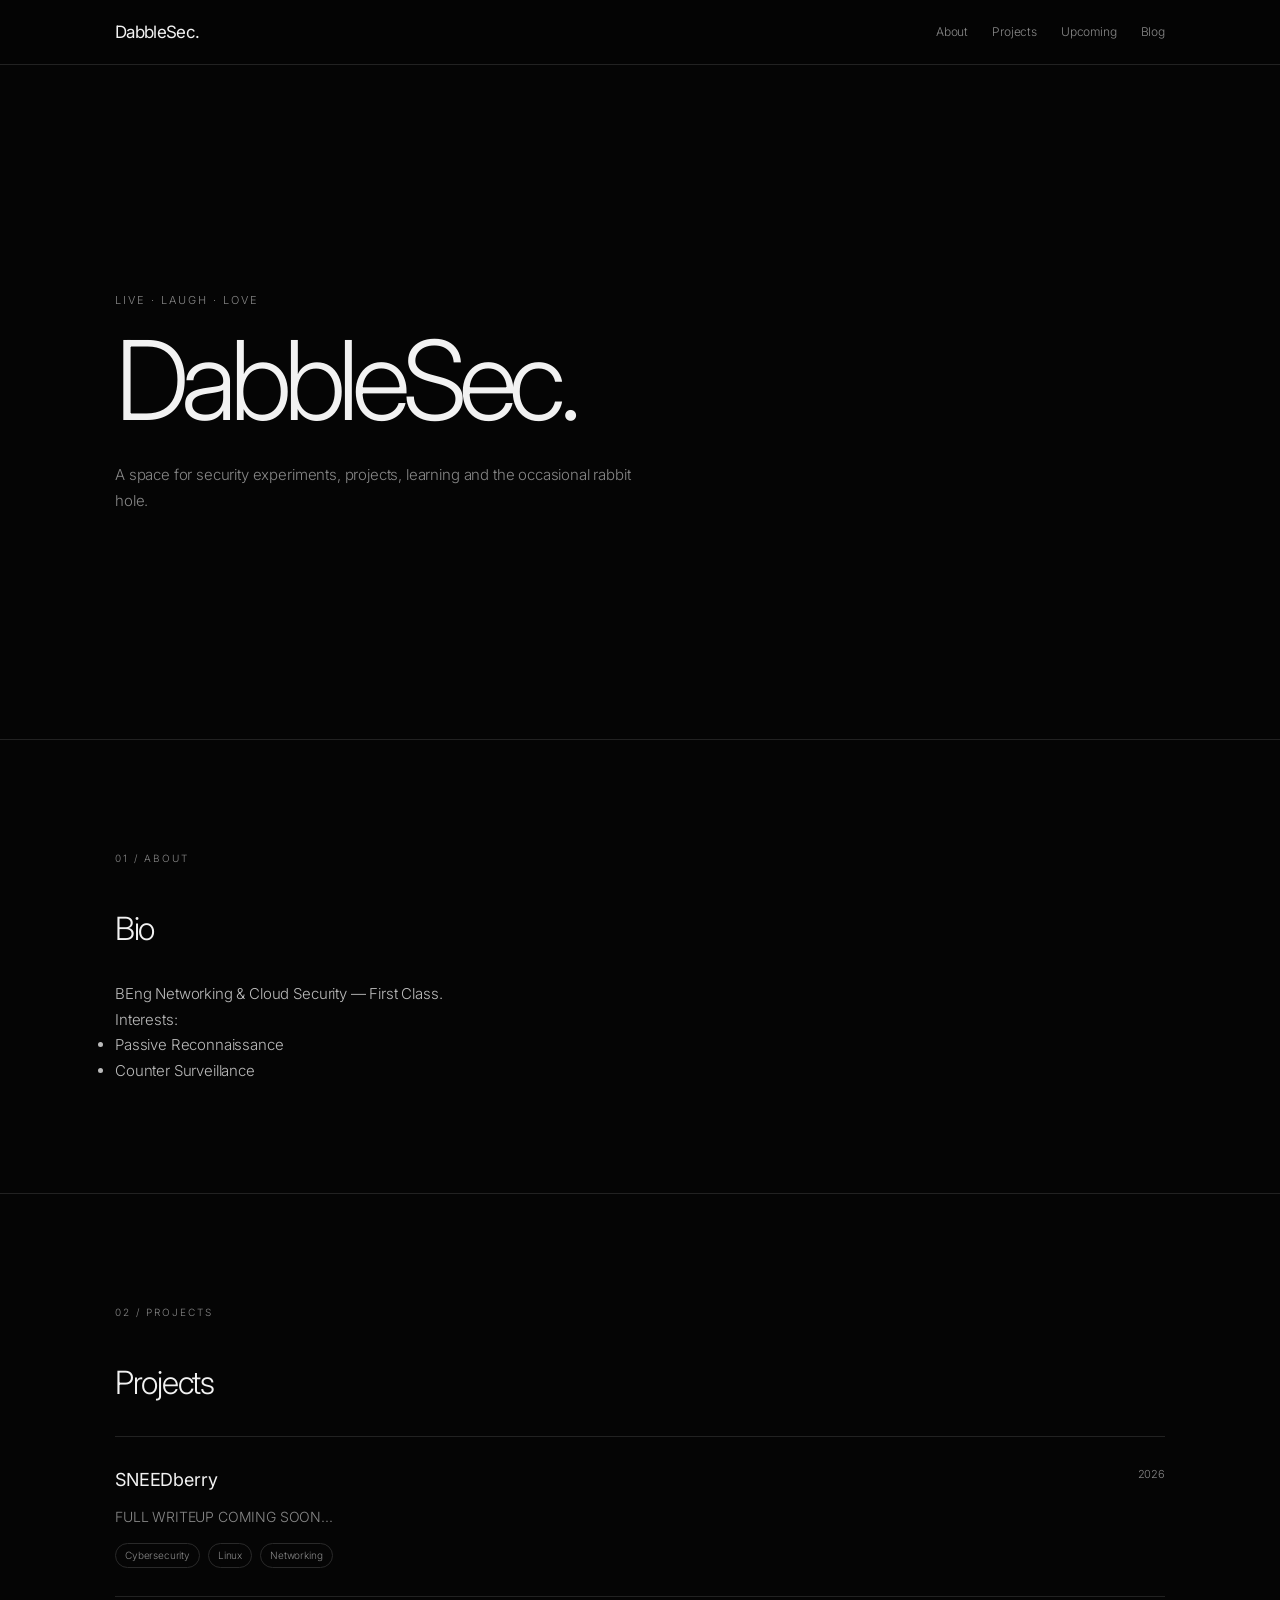
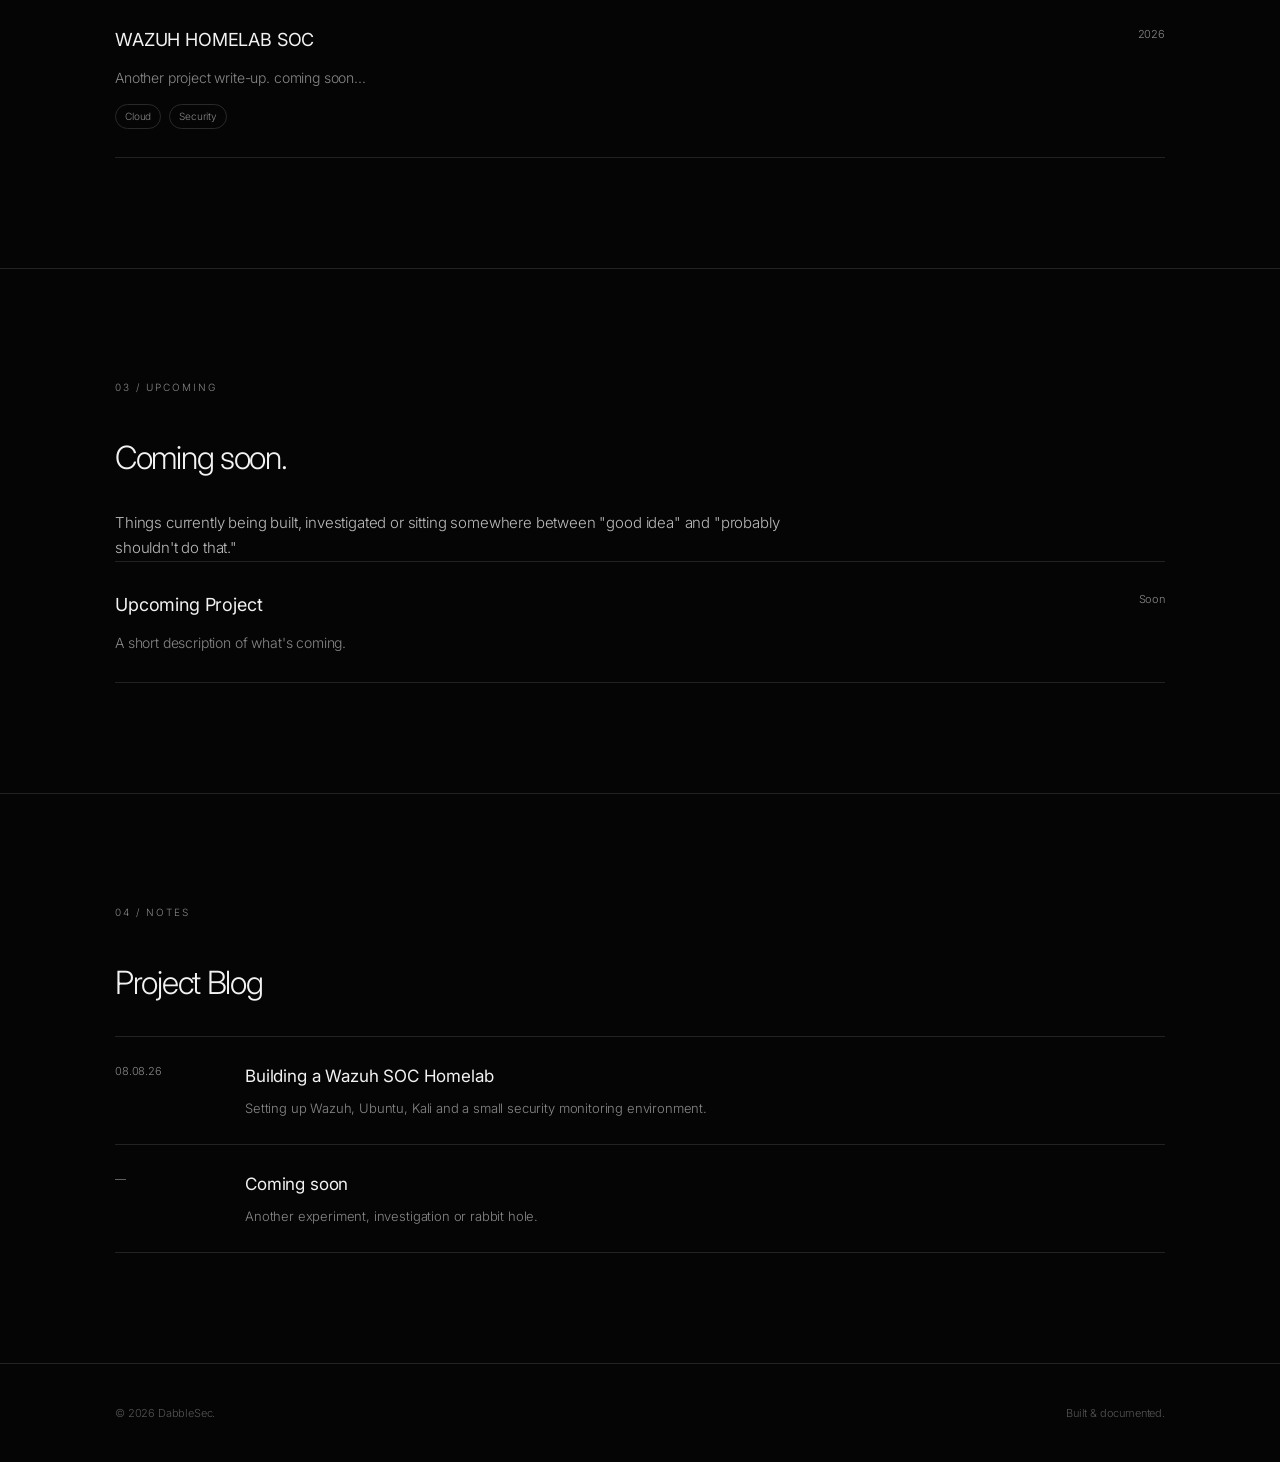
==== index.html @ 17492371 "Update index.html" ====
<!DOCTYPE html>
<html lang="en">
<head>
  <meta charset="UTF-8">
  <meta name="viewport" content="width=device-width, initial-scale=1.0">

  <title>DabbleSec</title>

  <link rel="preconnect" href="https://fonts.googleapis.com">
  <link rel="preconnect" href="https://fonts.gstatic.com" crossorigin>
  <link href="https://fonts.googleapis.com/css2?family=Inter:wght@300;400;500&display=swap" rel="stylesheet">

  <style>
    :root {
      --bg: #050505;
      --text: #f2f2f2;
      --muted: #888;
      --line: #222;
      --accent: #fff;
    }

    * {
      box-sizing: border-box;
      margin: 0;
      padding: 0;
    }

    html {
      scroll-behavior: smooth;
    }

    body {
      background: var(--bg);
      color: var(--text);
      font-family: "Inter", sans-serif;
      font-weight: 300;
      line-height: 1.7;
      letter-spacing: -0.01em;
    }

    a {
      color: inherit;
      text-decoration: none;
    }

    .container {
      width: min(100% - 40px, 1050px);
      margin: auto;
    }

    /* Navigation */

    nav {
      position: sticky;
      top: 0;
      z-index: 10;
      background: rgba(5, 5, 5, 0.85);
      backdrop-filter: blur(12px);
      border-bottom: 1px solid var(--line);
    }

    nav .container {
      height: 64px;
      display: flex;
      align-items: center;
      justify-content: space-between;
    }

    .logo {
      font-size: 17px;
      font-weight: 400;
      letter-spacing: -0.04em;
    }

    nav ul {
      display: flex;
      gap: 24px;
      list-style: none;
      font-size: 12px;
      color: var(--muted);
    }

    nav a:hover {
      color: var(--text);
    }

    /* Hero */

    .hero {
      min-height: 75vh;
      display: flex;
      flex-direction: column;
      justify-content: center;
      border-bottom: 1px solid var(--line);
    }

    .hero .eyebrow {
      color: var(--muted);
      font-size: 11px;
      text-transform: uppercase;
      letter-spacing: 0.18em;
      margin-bottom: 18px;
    }

    .hero h1 {
      font-size: clamp(56px, 10vw, 110px);
      line-height: 0.95;
      font-weight: 300;
      letter-spacing: -0.07em;
    }

    .hero p {
      max-width: 520px;
      margin-top: 30px;
      color: var(--muted);
      font-size: 15px;
    }

    /* Sections */

    section {
      padding: 110px 0;
      border-bottom: 1px solid var(--line);
    }

    .section-label {
      color: var(--muted);
      font-size: 10px;
      text-transform: uppercase;
      letter-spacing: 0.2em;
      margin-bottom: 35px;
    }

    h2 {
      font-size: 32px;
      font-weight: 300;
      letter-spacing: -0.04em;
      margin-bottom: 25px;
    }

    .content {
      max-width: 720px;
      color: #bbb;
      font-size: 15px;
    }

    /* Projects */

    .project {
      padding: 28px 0;
      border-top: 1px solid var(--line);
    }

    .project:last-child {
      border-bottom: 1px solid var(--line);
    }

    .project-header {
      display: flex;
      justify-content: space-between;
      gap: 20px;
    }

    .project h3 {
      font-size: 18px;
      font-weight: 400;
    }

    .project .date {
      color: var(--muted);
      font-size: 11px;
    }

    .project p {
      margin-top: 10px;
      max-width: 650px;
      color: var(--muted);
      font-size: 14px;
    }

    .tags {
      display: flex;
      gap: 8px;
      flex-wrap: wrap;
      margin-top: 14px;
    }

    .tag {
      border: 1px solid #292929;
      padding: 3px 9px;
      color: #888;
      font-size: 10px;
      border-radius: 20px;
    }

    /* Blog */

    .blog-post {
      display: grid;
      grid-template-columns: 100px 1fr;
      gap: 30px;
      padding: 25px 0;
      border-top: 1px solid var(--line);
    }

    .blog-post:last-child {
      border-bottom: 1px solid var(--line);
    }

    .blog-date {
      color: var(--muted);
      font-size: 11px;
    }

    .blog-post h3 {
      font-size: 17px;
      font-weight: 400;
    }

    .blog-post p {
      color: var(--muted);
      font-size: 13px;
      margin-top: 6px;
    }

    /* Footer */

    footer {
      padding: 40px 0;
      color: #555;
      font-size: 11px;
      display: flex;
      justify-content: space-between;
    }

    @media (max-width: 650px) {
      nav ul {
        display: none;
      }

      .hero {
        min-height: 65vh;
      }

      section {
        padding: 75px 0;
      }

      .blog-post {
        grid-template-columns: 1fr;
        gap: 5px;
      }

      .project-header {
        flex-direction: column;
        gap: 4px;
      }
    }
  </style>
</head>

<body>

  <!-- Navigation -->
  <nav>
    <div class="container">
      <a href="#" class="logo">DabbleSec.</a>

      <ul>
        <li><a href="#about">About</a></li>
        <li><a href="#projects">Projects</a></li>
        <li><a href="#upcoming">Upcoming</a></li>
        <li><a href="#blog">Blog</a></li>
      </ul>
    </div>
  </nav>


  <!-- Hero -->
  <header class="hero">
    <div class="container">
      <div class="eyebrow">Live · Laugh · Love</div>

      <h1>DabbleSec.</h1>

      <p>
        A space for security experiments, projects,
        learning and the occasional rabbit hole.
      </p>
    </div>
  </header>


  <!-- Bio -->
  <section id="about"> 
    <div class="container">

      <div class="section-label">01 / About</div>

      <h2>Bio</h2>

      <div class="content">
        <p>
          <!-- Write your bio here -->
          <p>
  BEng Networking &amp; Cloud Security — First Class.
</p>

<p>
  Interests:
</p>

<ul>
  <li>Passive Reconnaissance</li>
  <li>Counter Surveillance</li>
</ul>
           
        </p>
      </div>

    </div>
  </section>


  <!-- Projects -->
  <section id="projects">
    <div class="container">

      <div class="section-label">02 / Projects</div>

      <h2>Projects</h2>

      <!-- Project 1 -->
      <article class="project">

        <div class="project-header">
          <h3>SNEEDberry</h3>
          <span class="date">2026</span>
        </div>

        <p>
         FULL WRITEUP COMING SOON...
        </p>

        <div class="tags">
          <span class="tag">Cybersecurity</span>
          <span class="tag">Linux</span>
          <span class="tag">Networking</span>
        </div>

      </article>


      <!-- Project 2 -->
      <article class="project">

        <div class="project-header">
          <h3>WAZUH HOMELAB SOC</h3>
          <span class="date">2026</span>
        </div>

        <p>
          Another project write-up. coming soon...
        </p>

        <div class="tags">
          <span class="tag">Cloud</span>
          <span class="tag">Security</span>
        </div>

      </article>

    </div>
  </section>


  <!-- Upcoming -->
  <section id="upcoming">
    <div class="container">

      <div class="section-label">03 / Upcoming</div>

      <h2>Coming soon.</h2>

      <div class="content">
        <p>
          Things currently being built, investigated or
          sitting somewhere between "good idea" and
          "probably shouldn't do that."
        </p>
      </div>

      <div class="project">

        <div class="project-header">
          <h3>Upcoming Project</h3>
          <span class="date">Soon</span>
        </div>

        <p>
          A short description of what's coming.
        </p>

      </div>

    </div>
  </section>


  <!-- Blog -->
  <section id="blog">
    <div class="container">

      <div class="section-label">04 / Notes</div>

      <h2>Project Blog</h2>

      <article class="blog-post">
        <div class="blog-date">08.08.26</div>

        <div>
          <h3>Building a Wazuh SOC Homelab</h3>
          <p>
            Setting up Wazuh, Ubuntu, Kali and a small
            security monitoring environment.
          </p>
        </div>
      </article>

      <article class="blog-post">
        <div class="blog-date">—</div>

        <div>
          <h3>Coming soon</h3>
          <p>
            Another experiment, investigation or rabbit hole.
          </p>
        </div>
      </article>

    </div>
  </section>


  <!-- Footer -->
  <footer class="container">
    <span>© 2026 DabbleSec.</span>
    <span>Built &amp; documented.</span>
  </footer>

</body>
</html>
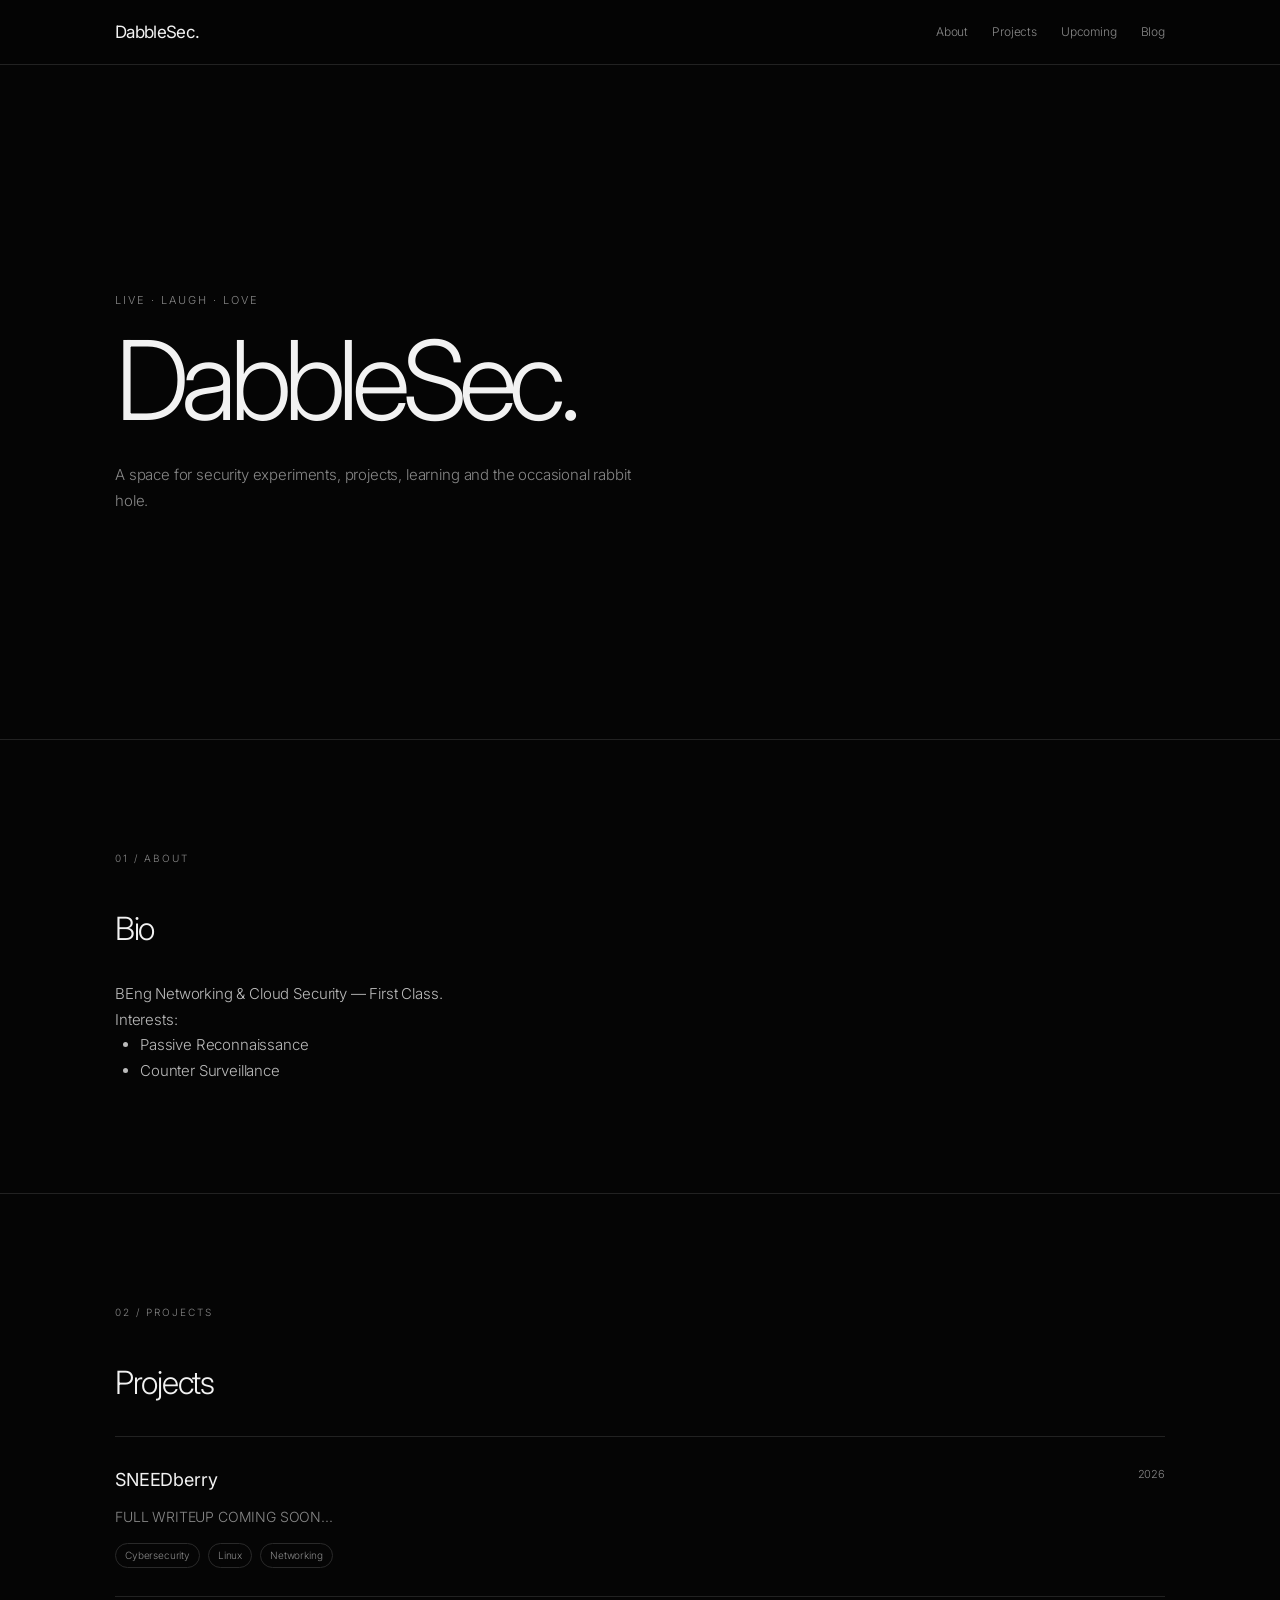
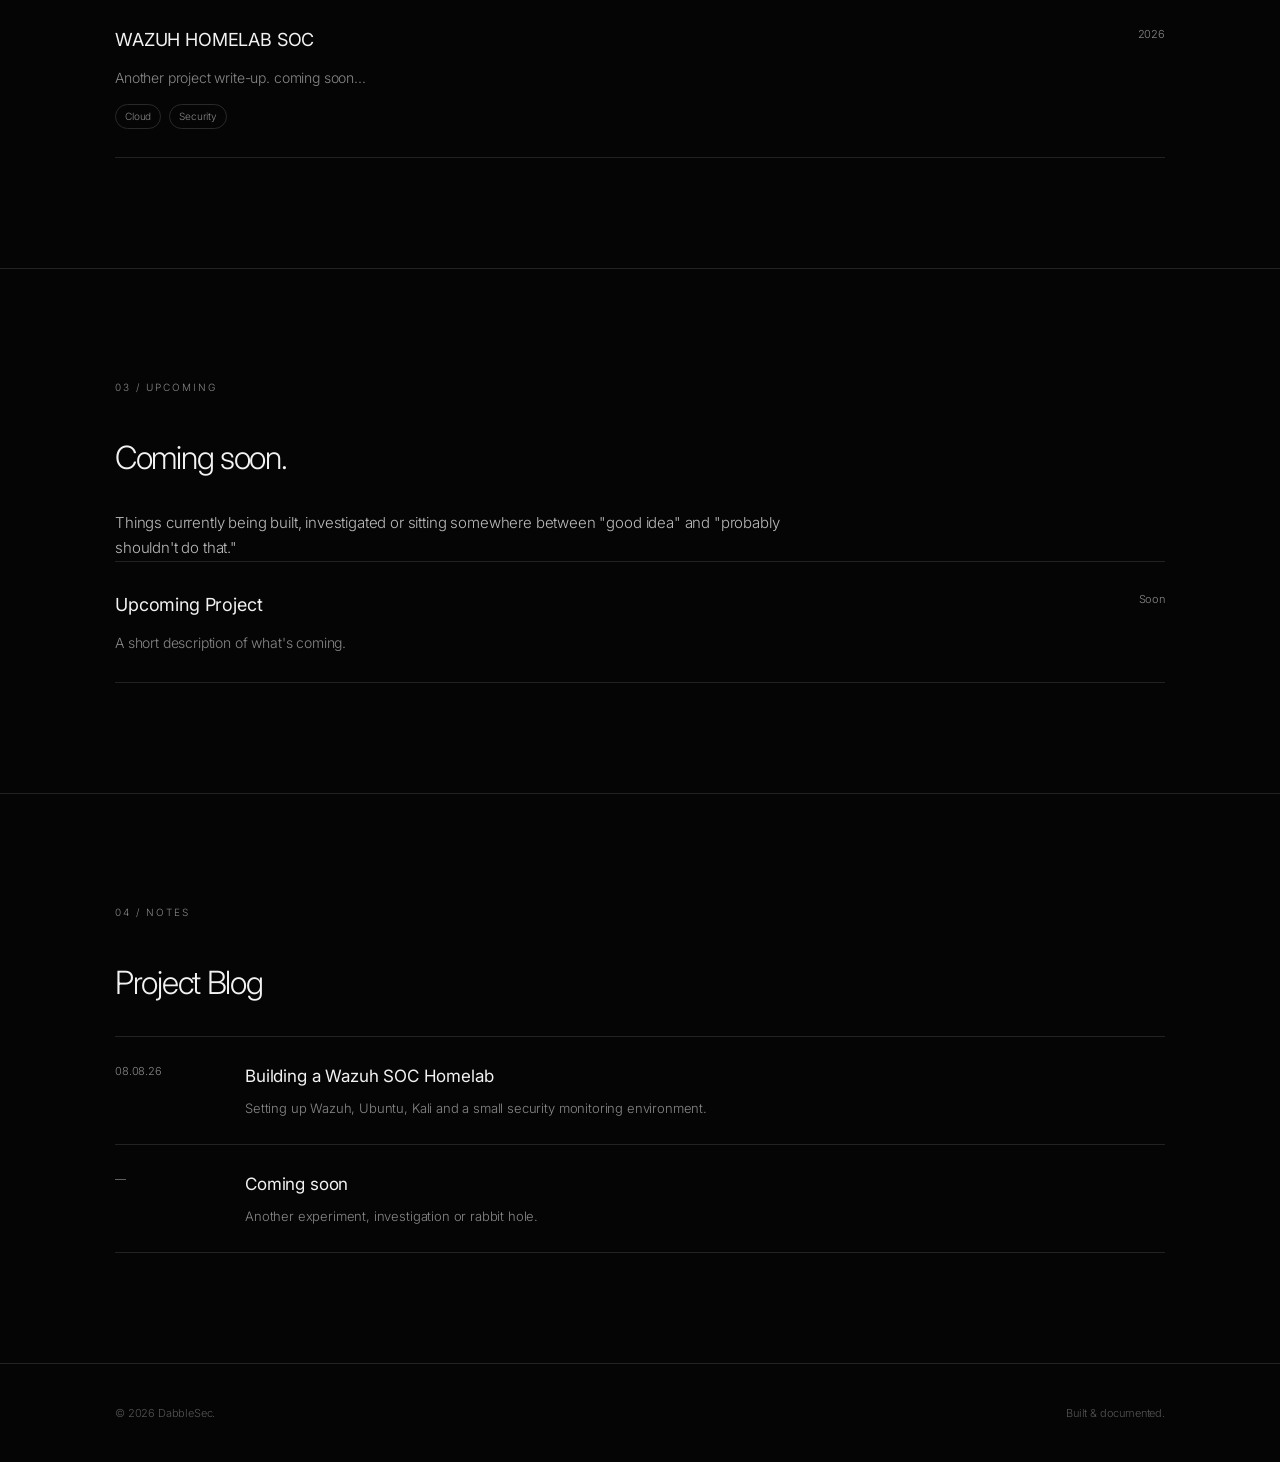
==== commit 00e66b18: "Update index.html" ====
--- a/index.html
+++ b/index.html
@@ -301,20 +301,19 @@
 
       <div class="content">
         <p>
-          <!-- Write your bio here -->
           <p>
-  BEng Networking &amp; Cloud Security — First Class.
-</p>
-
-<p>
-  Interests:
-</p>
-
-<ul>
-  <li>Passive Reconnaissance</li>
-  <li>Counter Surveillance</li>
-</ul>
-           
+              BEng Networking &amp; Cloud Security — First Class.
+          </p>
+
+          <p>
+              Interests:
+          </p>
+
+          <ul style="margin-left: 25px;">
+            <li>Passive Reconnaissance</li>
+            <li>Counter Surveillance</li>
+          </ul>
+         
         </p>
       </div>
 
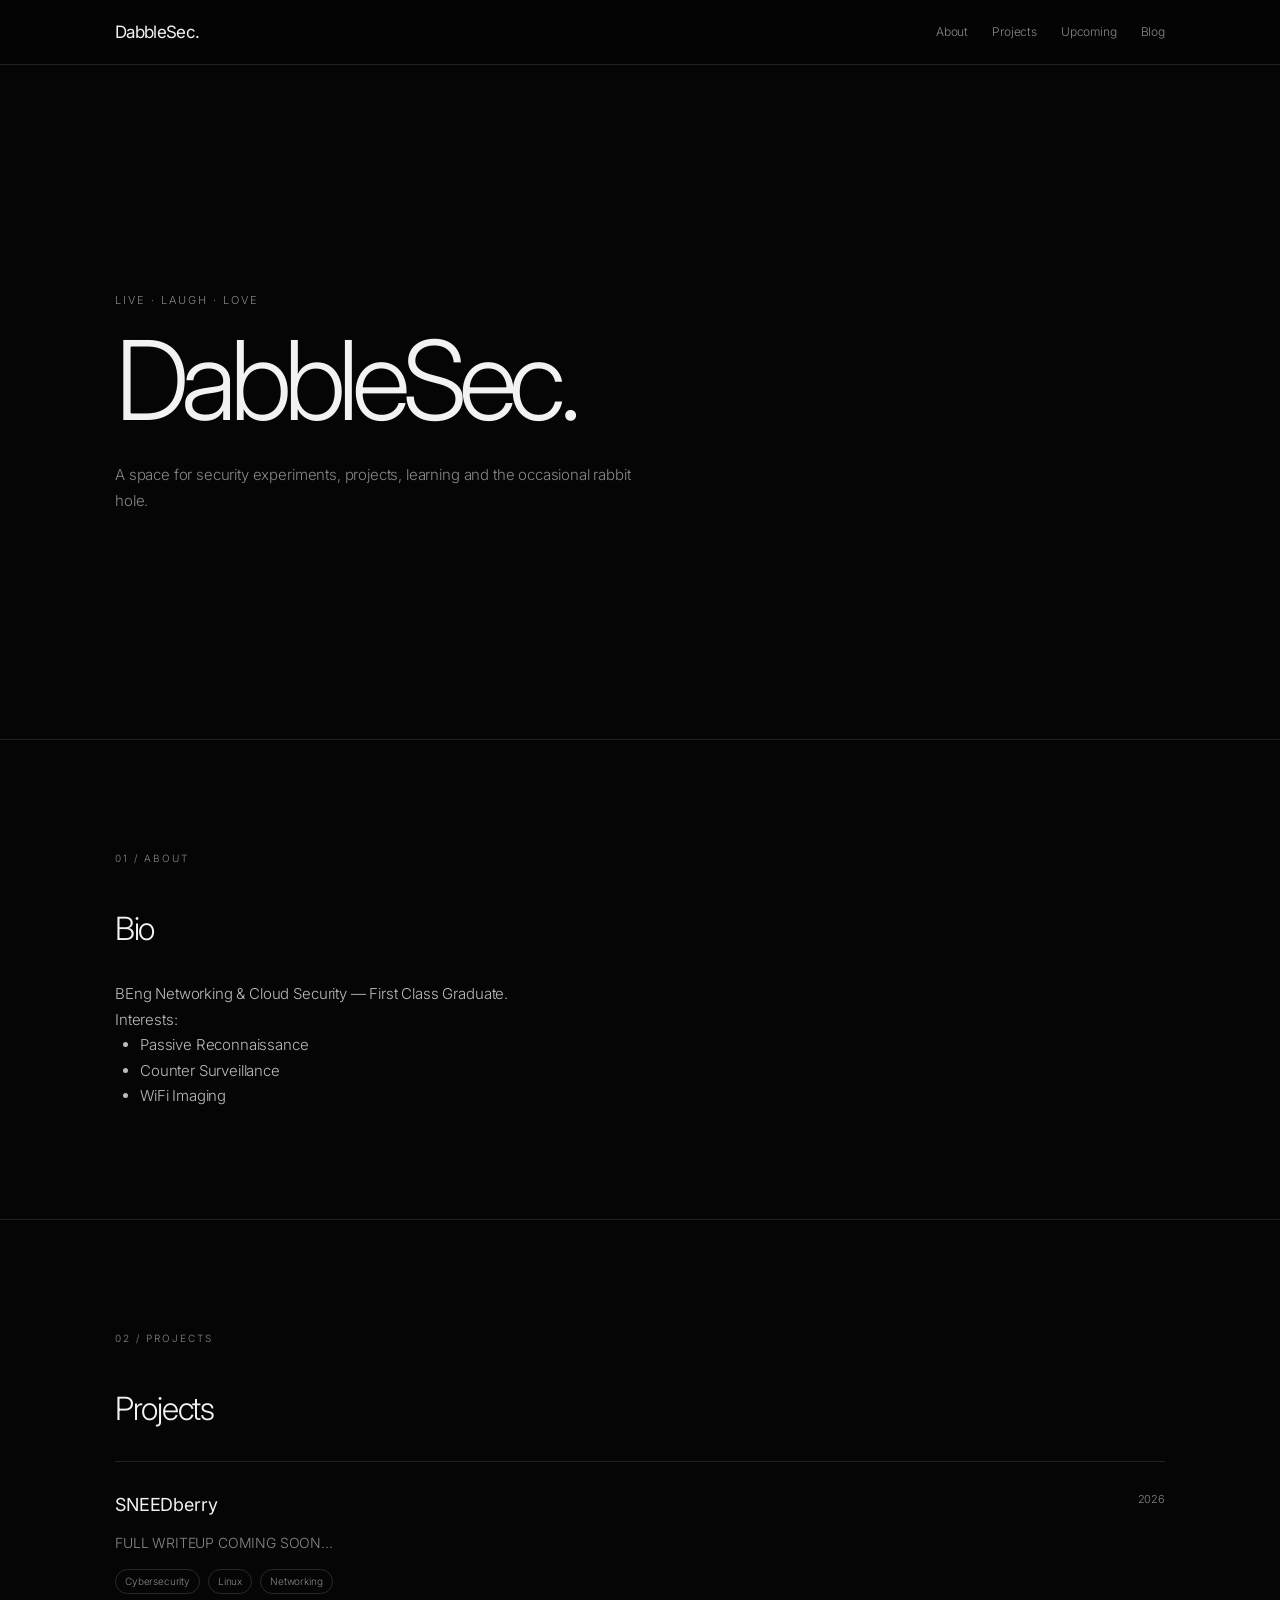
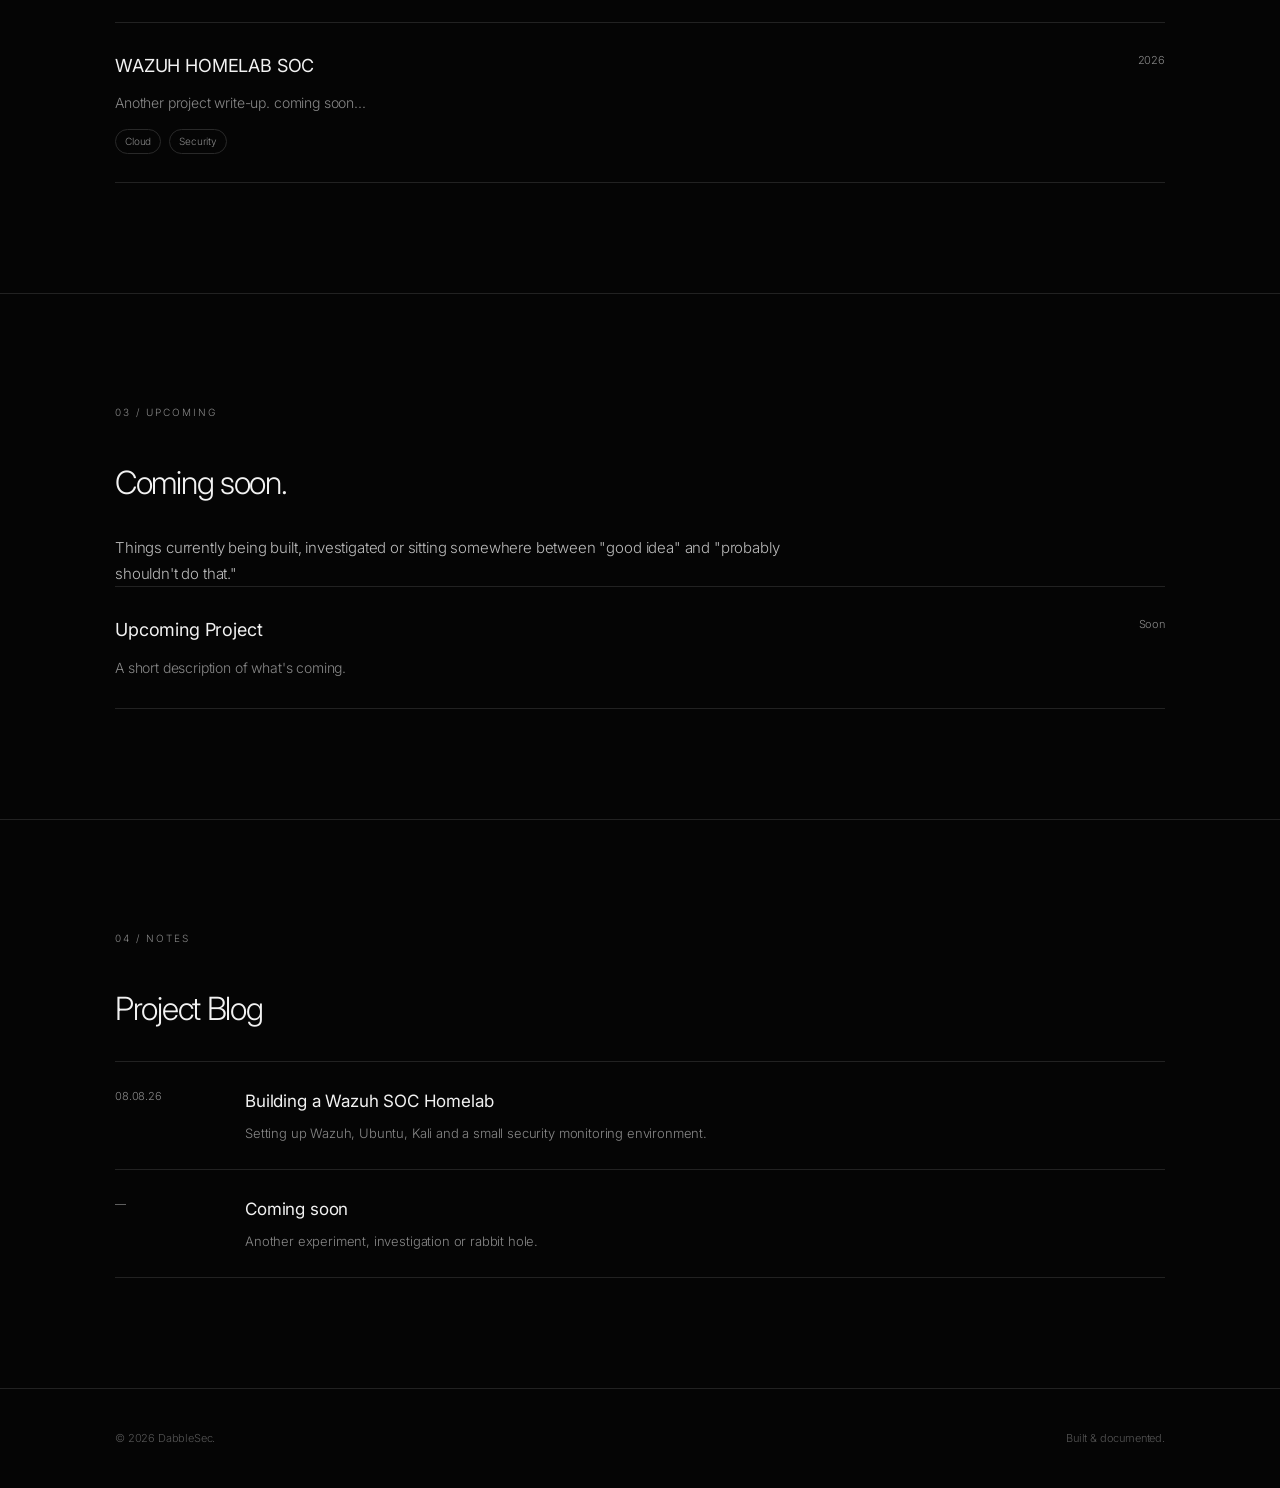
==== commit 3e67d082: "Update index.html" ====
--- a/index.html
+++ b/index.html
@@ -302,7 +302,7 @@
       <div class="content">
         <p>
           <p>
-              BEng Networking &amp; Cloud Security — First Class.
+              BEng Networking &amp; Cloud Security — First Class Graduate.
           </p>
 
           <p>
@@ -312,6 +312,7 @@
           <ul style="margin-left: 25px;">
             <li>Passive Reconnaissance</li>
             <li>Counter Surveillance</li>
+            <li>WiFi Imaging</li>
           </ul>
          
         </p>
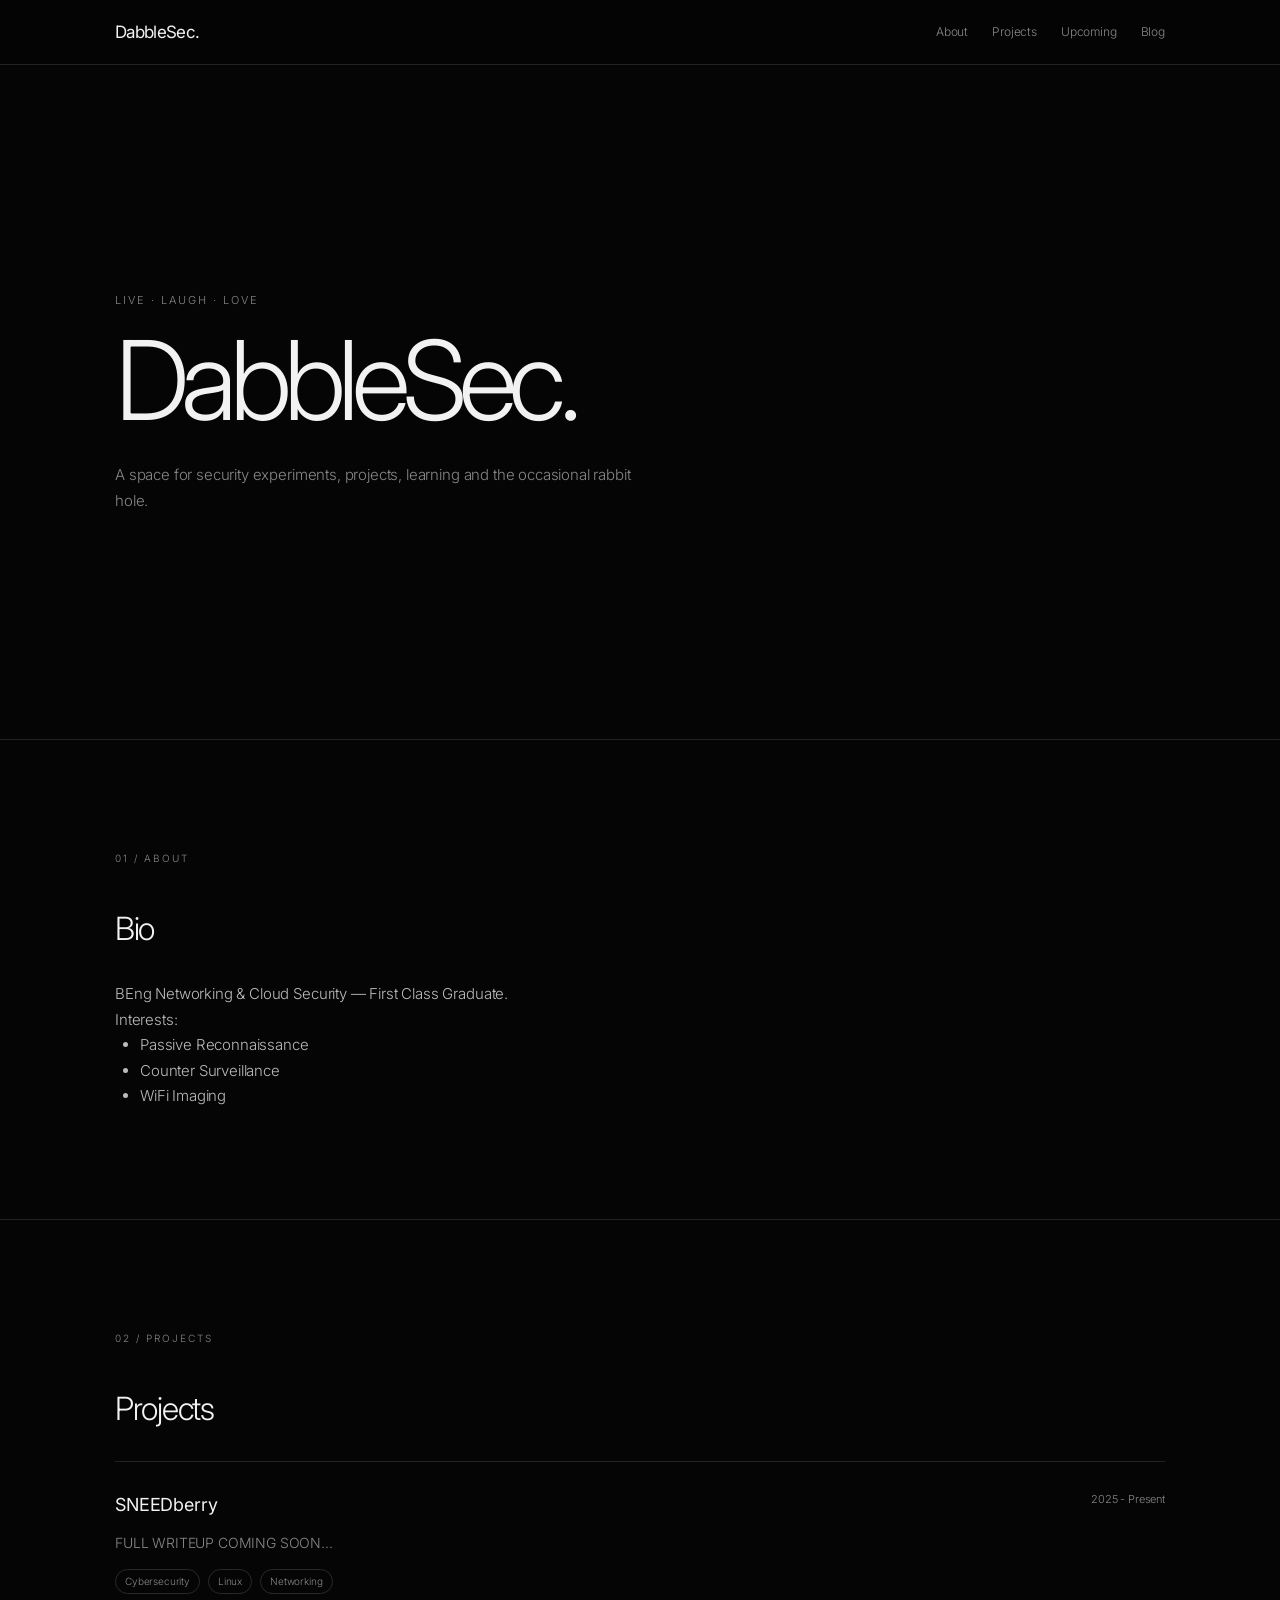
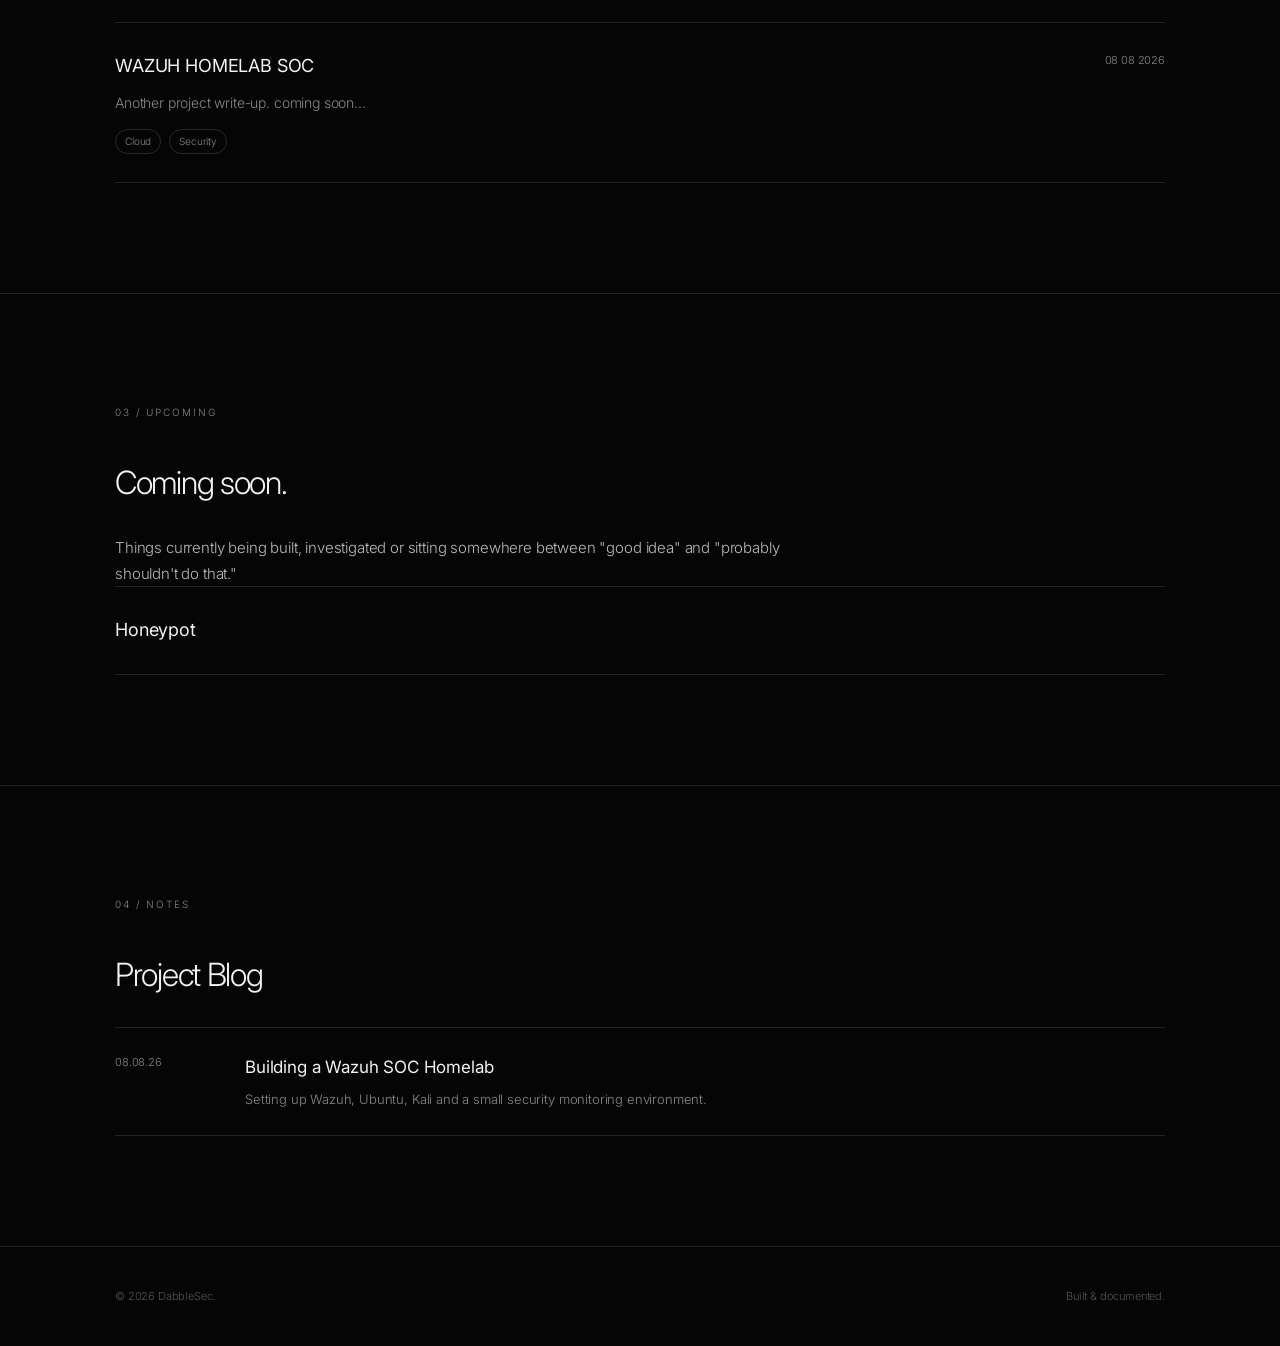
==== commit 36910abc: "Update index.html" ====
--- a/index.html
+++ b/index.html
@@ -314,7 +314,11 @@
             <li>Counter Surveillance</li>
             <li>WiFi Imaging</li>
           </ul>
-         
+        
+        <p>
+           
+         </p>
+        
         </p>
       </div>
 
@@ -335,7 +339,7 @@
 
         <div class="project-header">
           <h3>SNEEDberry</h3>
-          <span class="date">2026</span>
+          <span class="date">2025 - Present</span>
         </div>
 
         <p>
@@ -356,7 +360,7 @@
 
         <div class="project-header">
           <h3>WAZUH HOMELAB SOC</h3>
-          <span class="date">2026</span>
+          <span class="date">08 08 2026</span>
         </div>
 
         <p>
@@ -393,14 +397,14 @@
       <div class="project">
 
         <div class="project-header">
-          <h3>Upcoming Project</h3>
-          <span class="date">Soon</span>
-        </div>
-
+          <h3>Honeypot</h3>
+         <!-- <span class="date">Soon</span> -->
+        </div>
+<!--
         <p>
           A short description of what's coming.
         </p>
-
+-->
       </div>
 
     </div>
@@ -426,7 +430,7 @@
           </p>
         </div>
       </article>
-
+<!--
       <article class="blog-post">
         <div class="blog-date">—</div>
 
@@ -437,7 +441,7 @@
           </p>
         </div>
       </article>
-
+-->
     </div>
   </section>
 
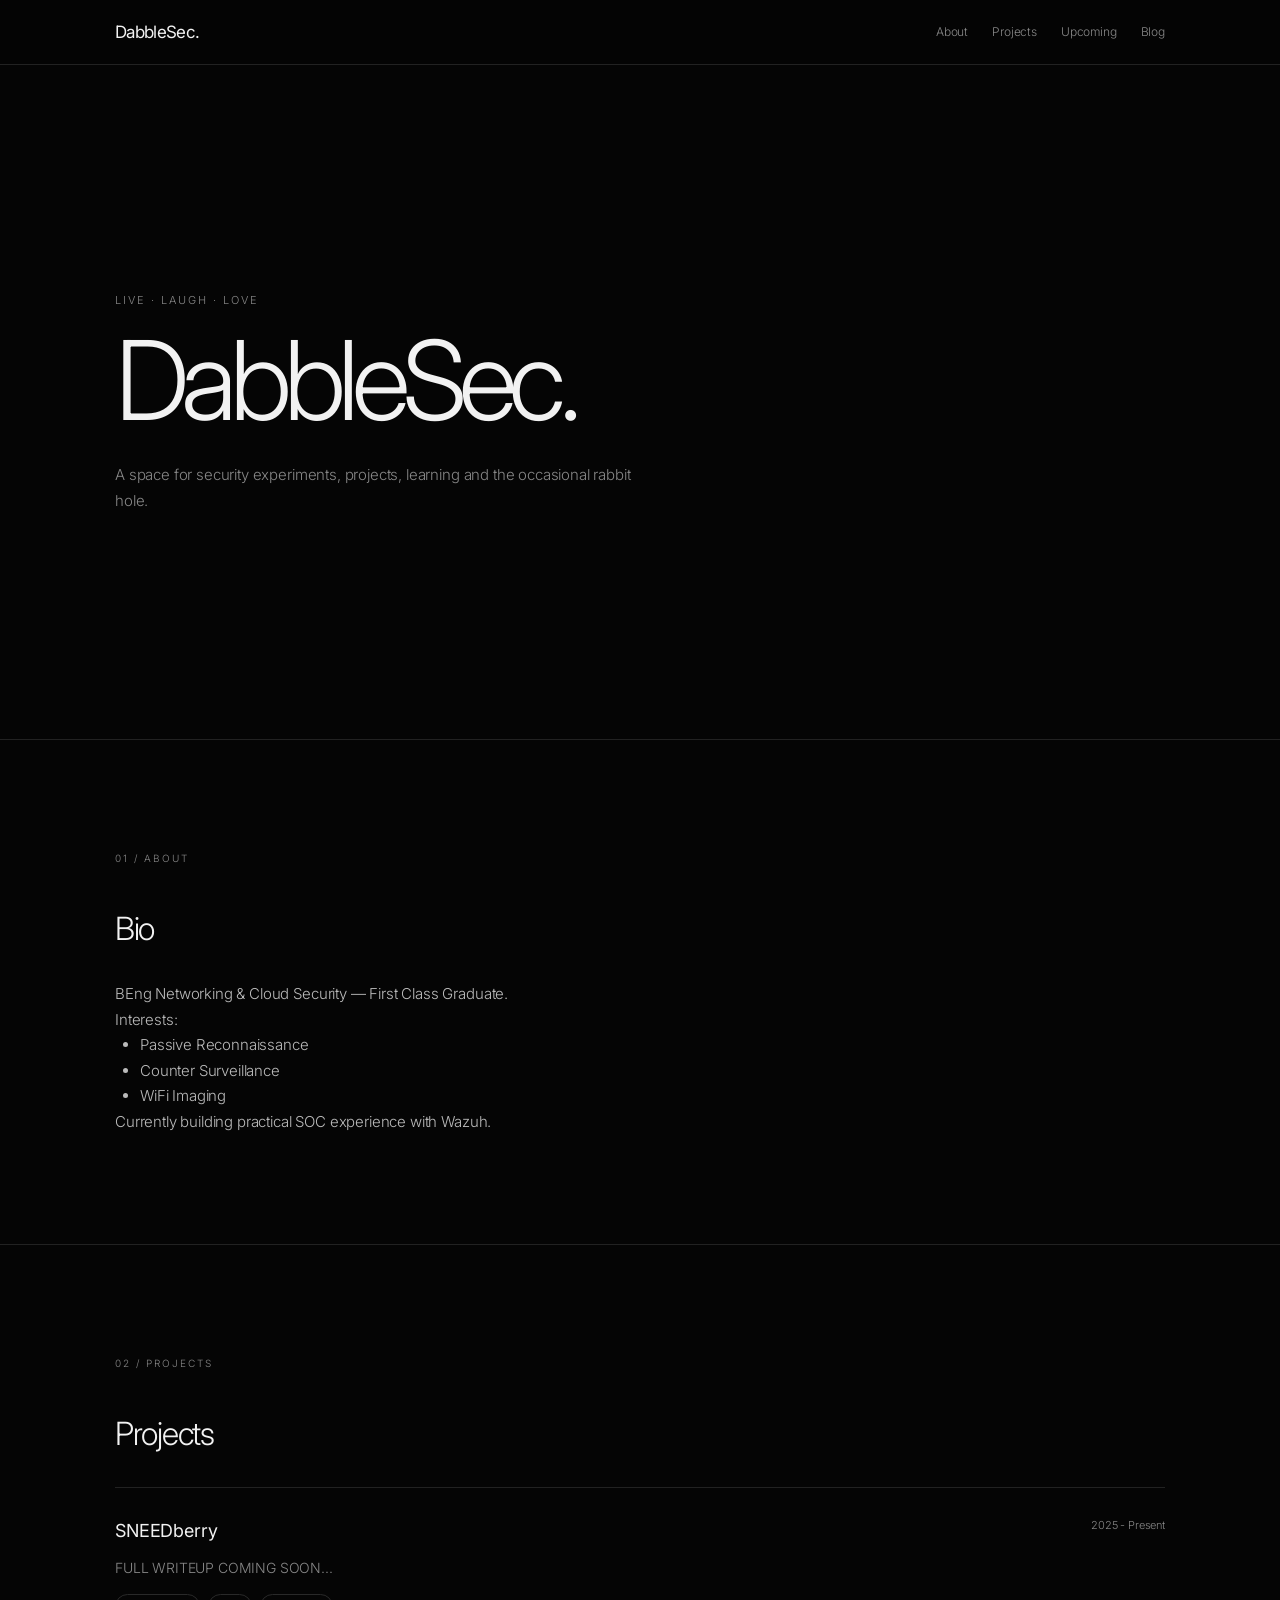
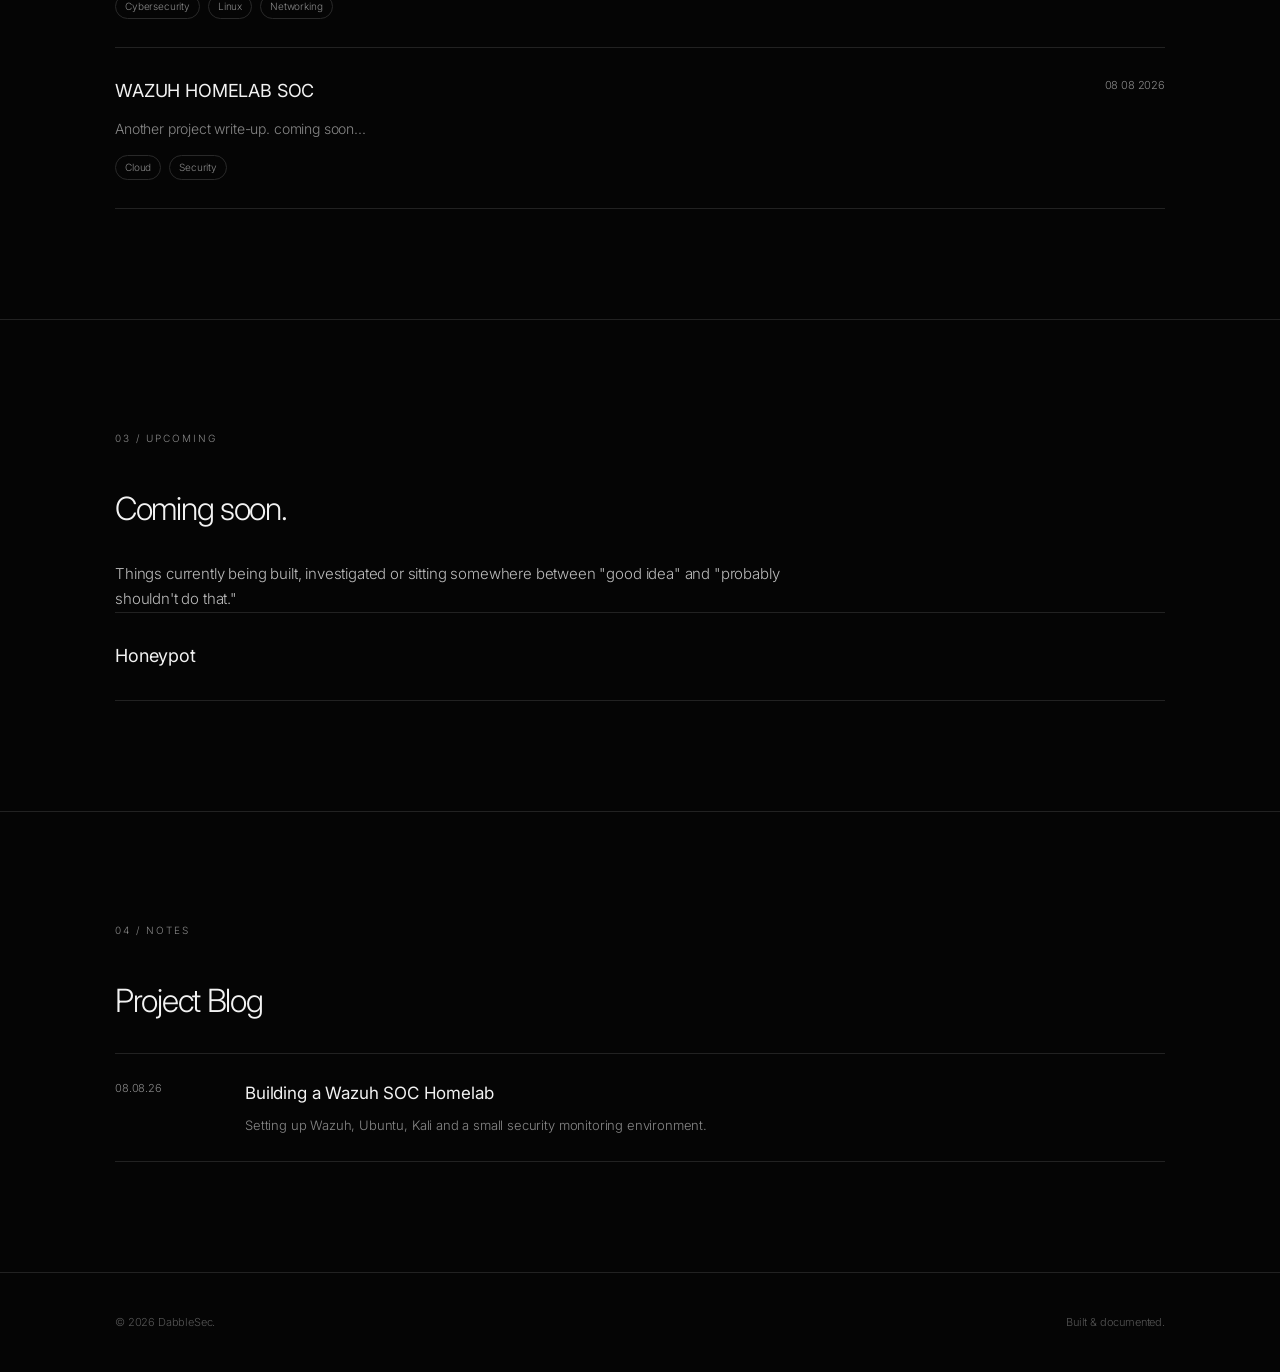
==== commit ddaf866c: "Update index.html" ====
--- a/index.html
+++ b/index.html
@@ -316,7 +316,7 @@
           </ul>
         
         <p>
-           
+           Currently building practical SOC experience with Wazuh.
          </p>
         
         </p>
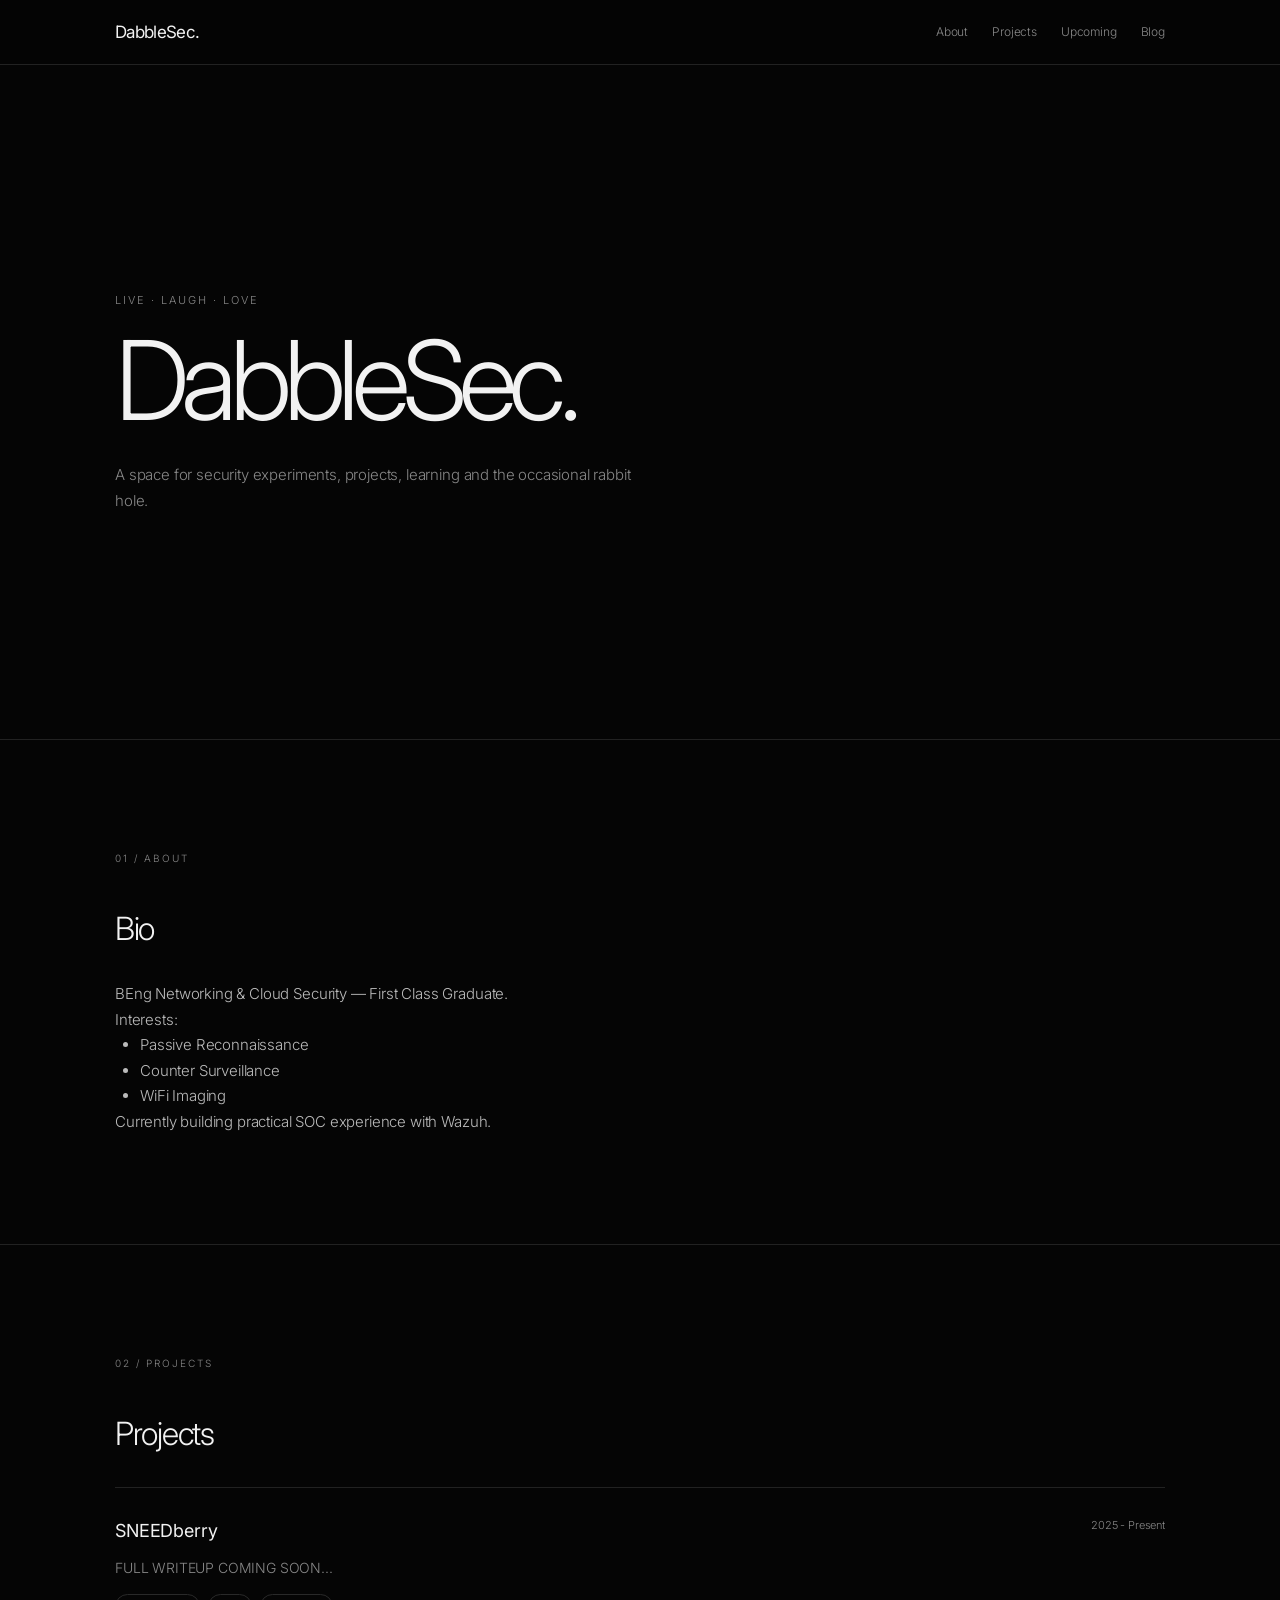
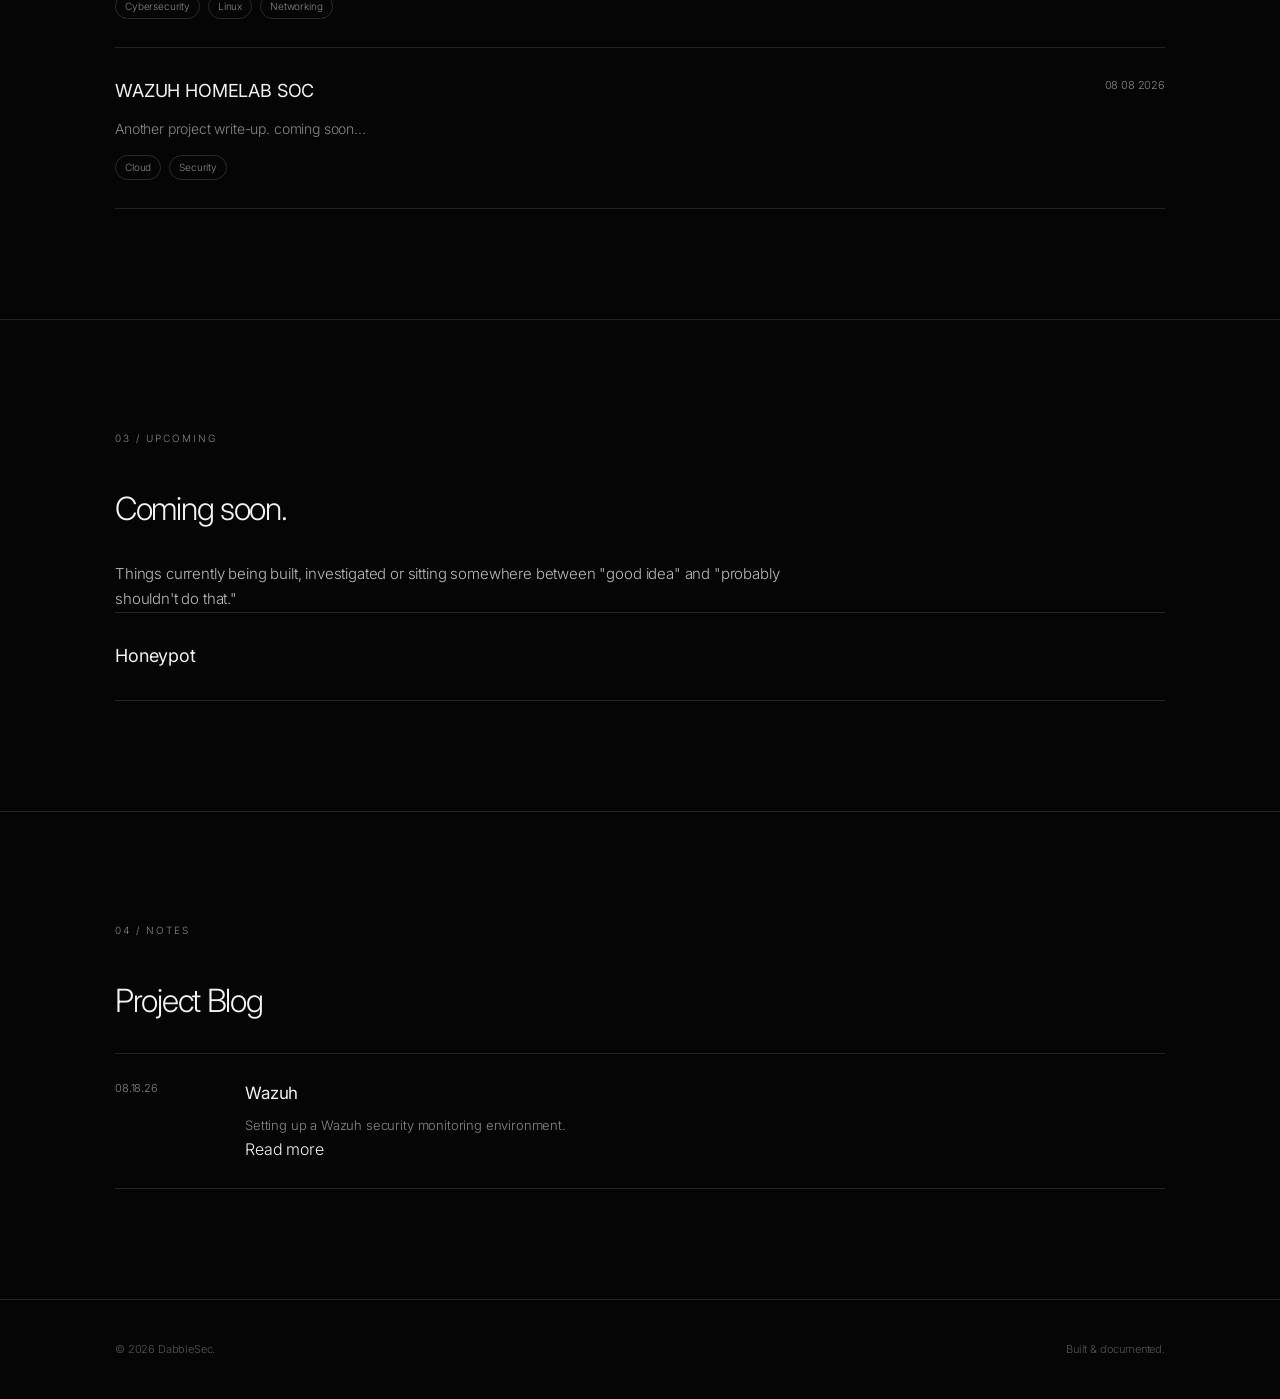
==== commit 20463950: "Update index.html" ====
--- a/index.html
+++ b/index.html
@@ -420,14 +420,14 @@
       <h2>Project Blog</h2>
 
       <article class="blog-post">
-        <div class="blog-date">08.08.26</div>
+        <div class="blog-date">08.18.26</div>
 
         <div>
-          <h3>Building a Wazuh SOC Homelab</h3>
+          <h3>Wazuh</h3>
           <p>
-            Setting up Wazuh, Ubuntu, Kali and a small
-            security monitoring environment.
+            Setting up a Wazuh security monitoring environment.
           </p>
+          <a href="blog_wazuh.html">Read more</a>
         </div>
       </article>
 <!--
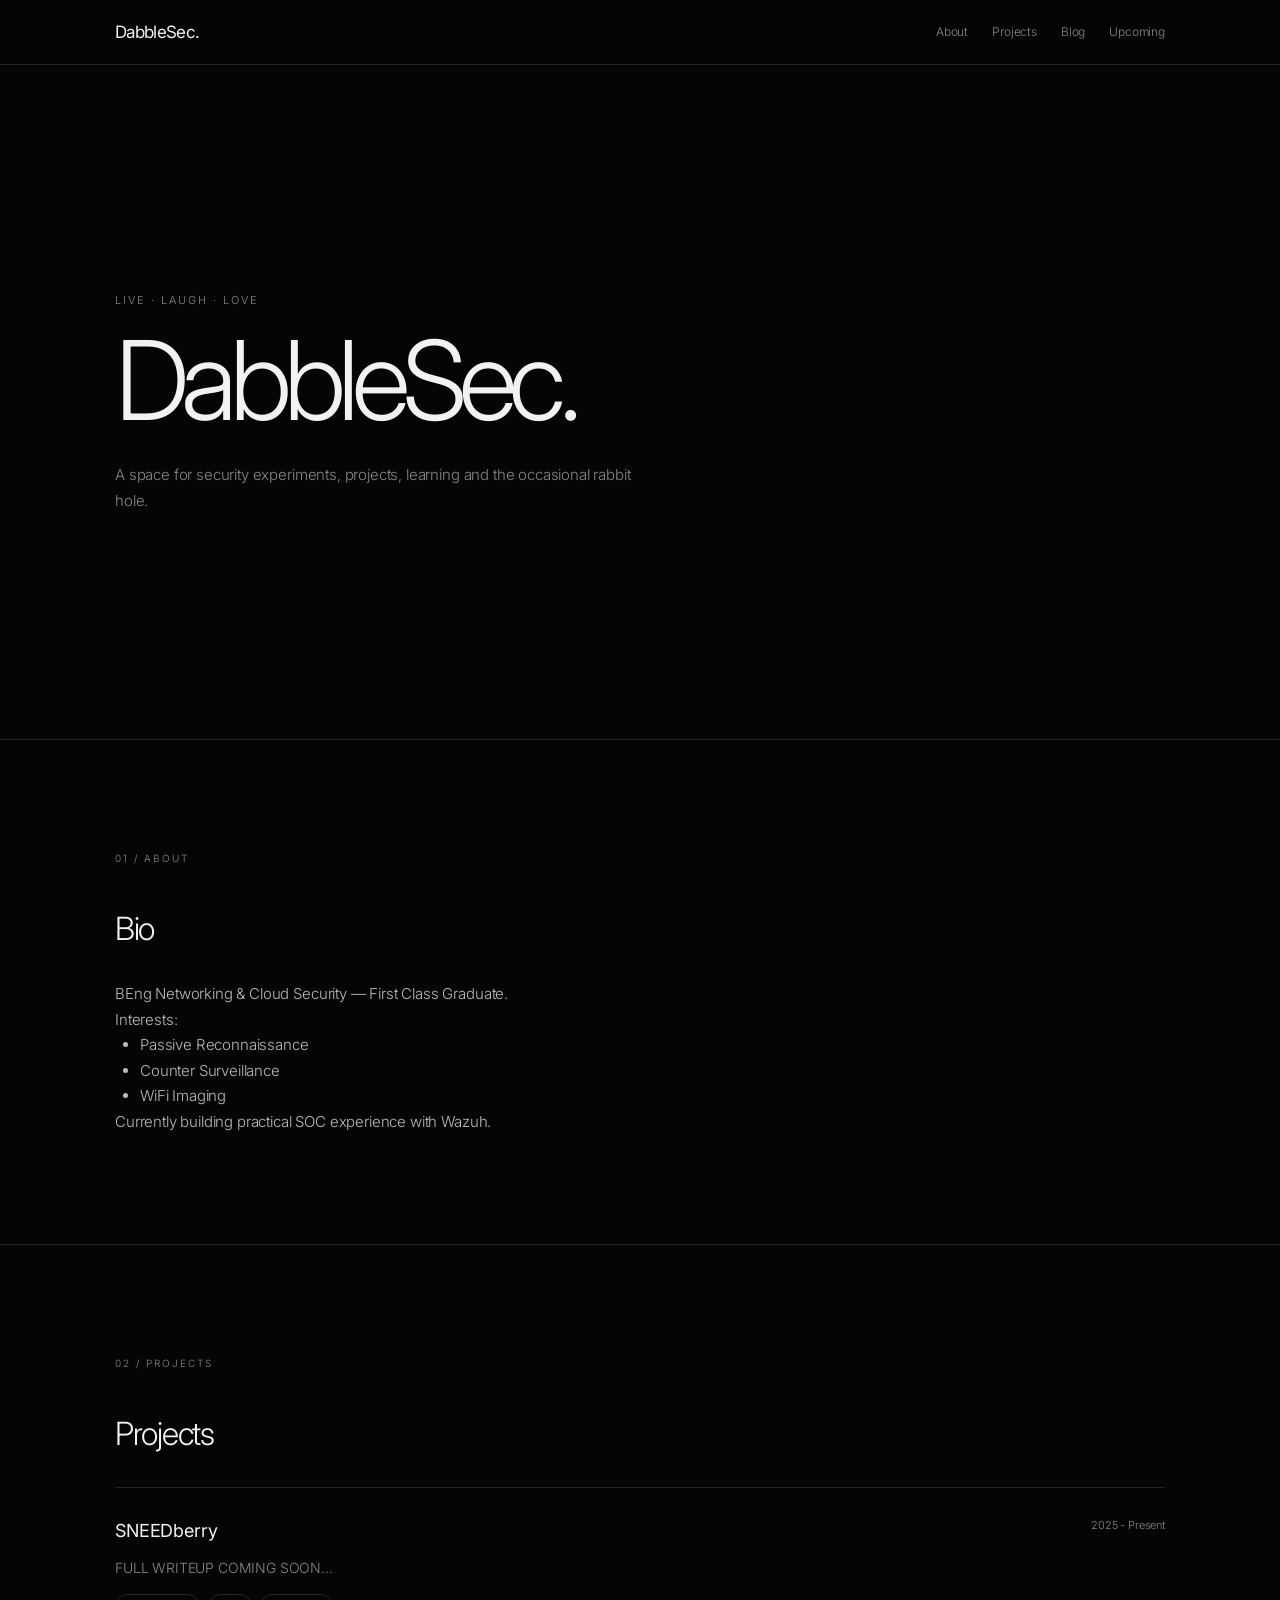
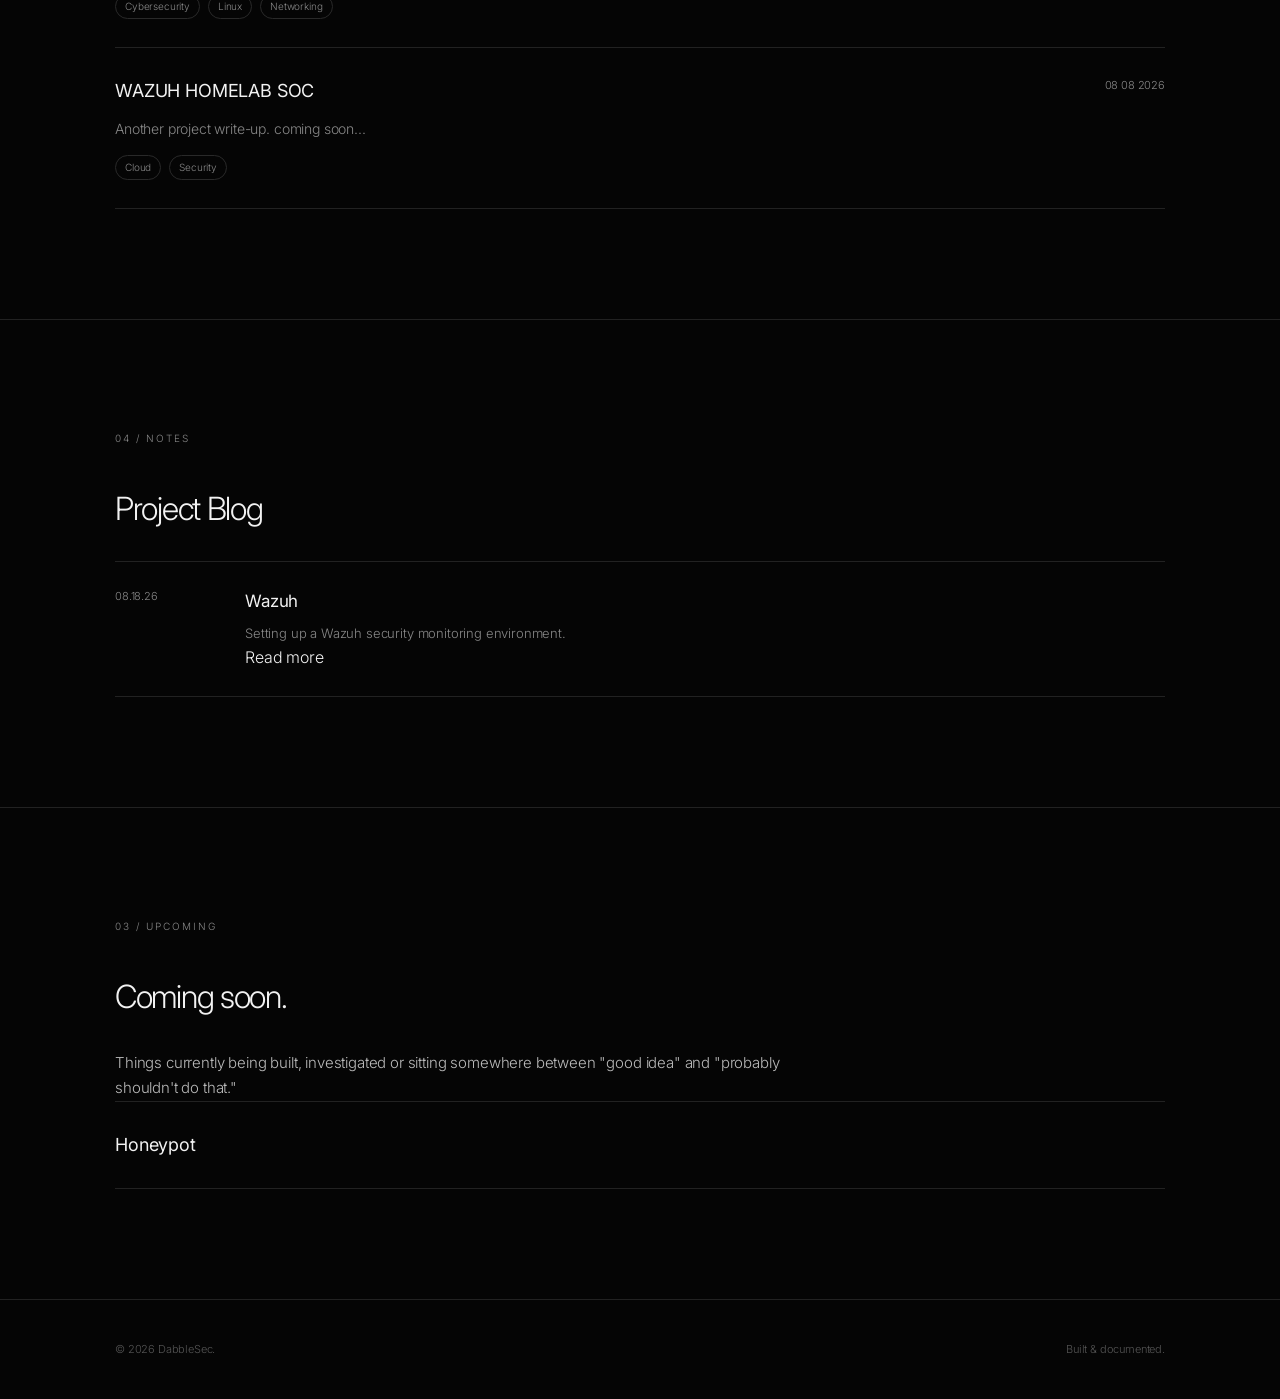
==== commit 96ce9809: "Update index.html" ====
--- a/index.html
+++ b/index.html
@@ -269,8 +269,8 @@
       <ul>
         <li><a href="#about">About</a></li>
         <li><a href="#projects">Projects</a></li>
+        <li><a href="#blog">Blog</a></li>
         <li><a href="#upcoming">Upcoming</a></li>
-        <li><a href="#blog">Blog</a></li>
       </ul>
     </div>
   </nav>
@@ -378,39 +378,6 @@
   </section>
 
 
-  <!-- Upcoming -->
-  <section id="upcoming">
-    <div class="container">
-
-      <div class="section-label">03 / Upcoming</div>
-
-      <h2>Coming soon.</h2>
-
-      <div class="content">
-        <p>
-          Things currently being built, investigated or
-          sitting somewhere between "good idea" and
-          "probably shouldn't do that."
-        </p>
-      </div>
-
-      <div class="project">
-
-        <div class="project-header">
-          <h3>Honeypot</h3>
-         <!-- <span class="date">Soon</span> -->
-        </div>
-<!--
-        <p>
-          A short description of what's coming.
-        </p>
--->
-      </div>
-
-    </div>
-  </section>
-
-
   <!-- Blog -->
   <section id="blog">
     <div class="container">
@@ -445,6 +412,42 @@
     </div>
   </section>
 
+  
+  <!-- Upcoming -->
+  <section id="upcoming">
+    <div class="container">
+
+      <div class="section-label">03 / Upcoming</div>
+
+      <h2>Coming soon.</h2>
+
+      <div class="content">
+        <p>
+          Things currently being built, investigated or
+          sitting somewhere between "good idea" and
+          "probably shouldn't do that."
+        </p>
+      </div>
+
+      <div class="project">
+
+        <div class="project-header">
+          <h3>Honeypot</h3>
+         <!-- <span class="date">Soon</span> -->
+        </div>
+<!--
+        <p>
+          A short description of what's coming.
+        </p>
+-->
+      </div>
+
+    </div>
+  </section>
+
+
+  
+
 
   <!-- Footer -->
   <footer class="container">
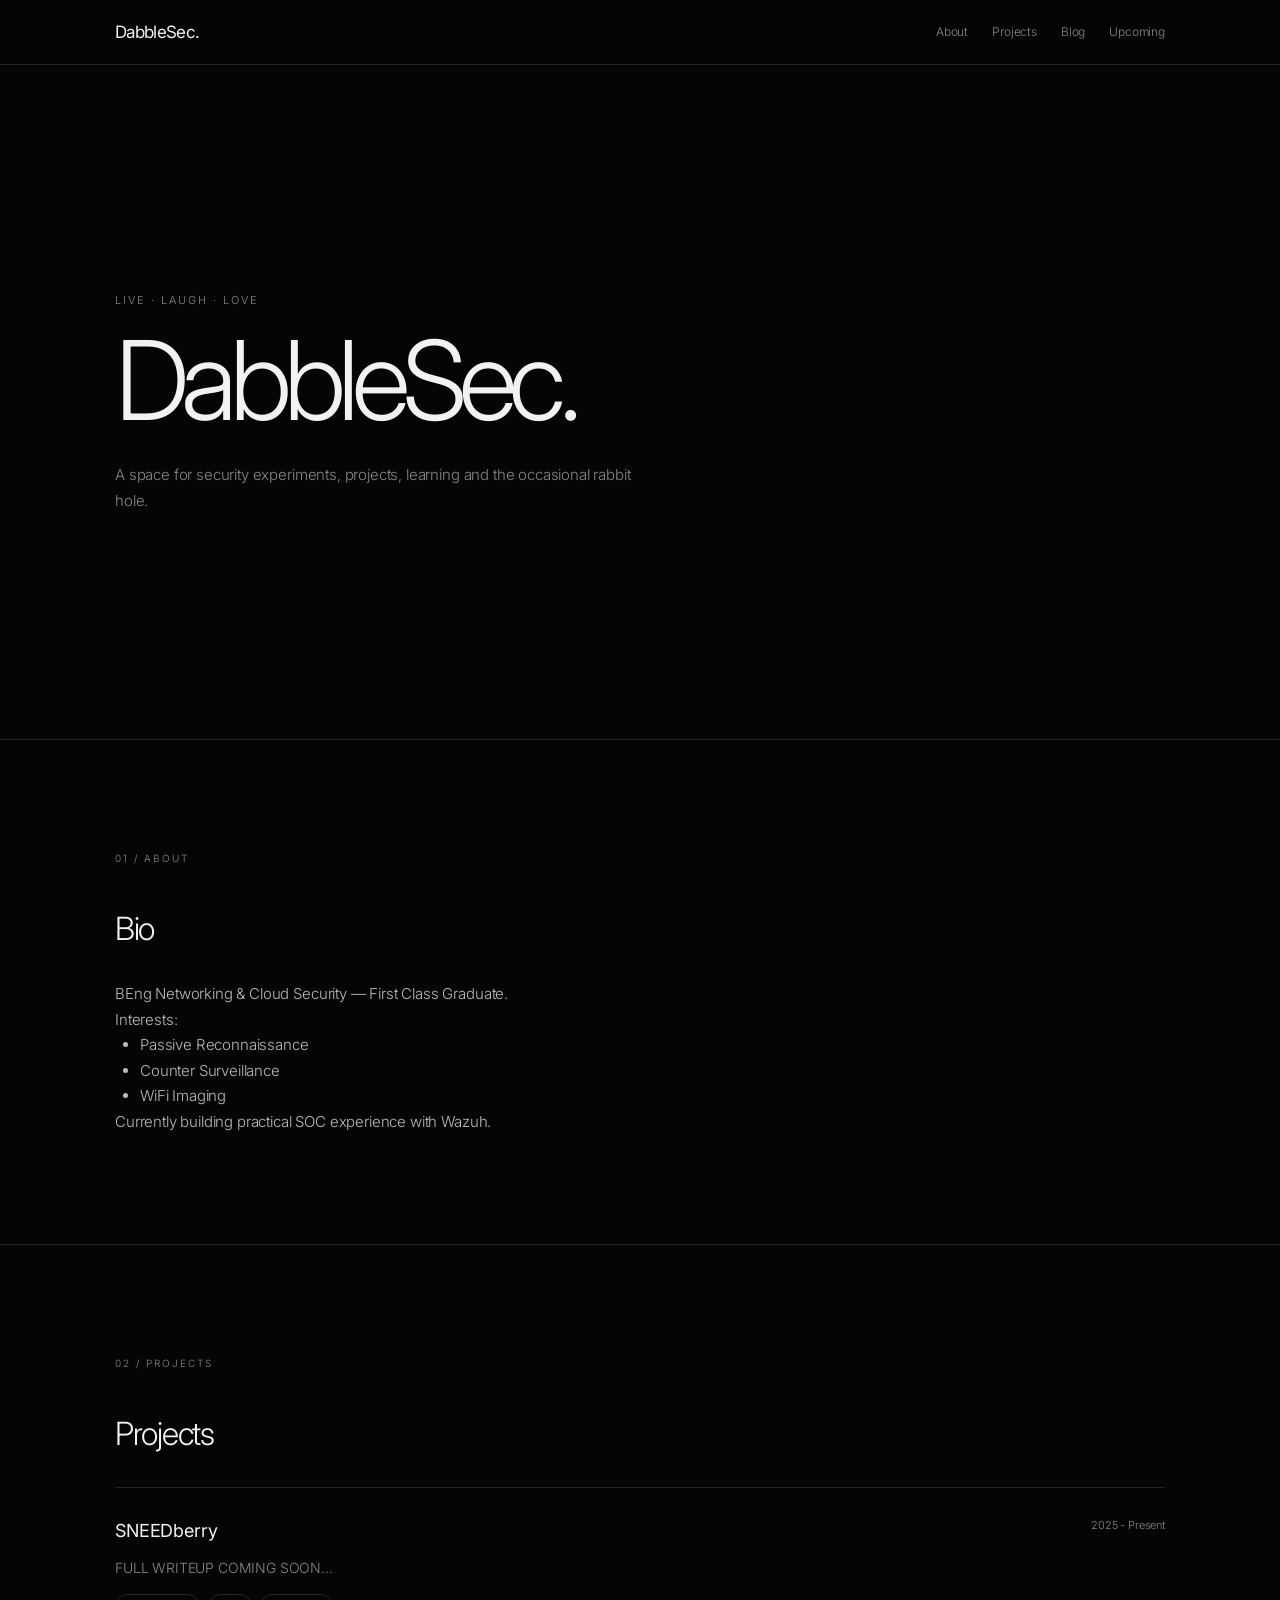
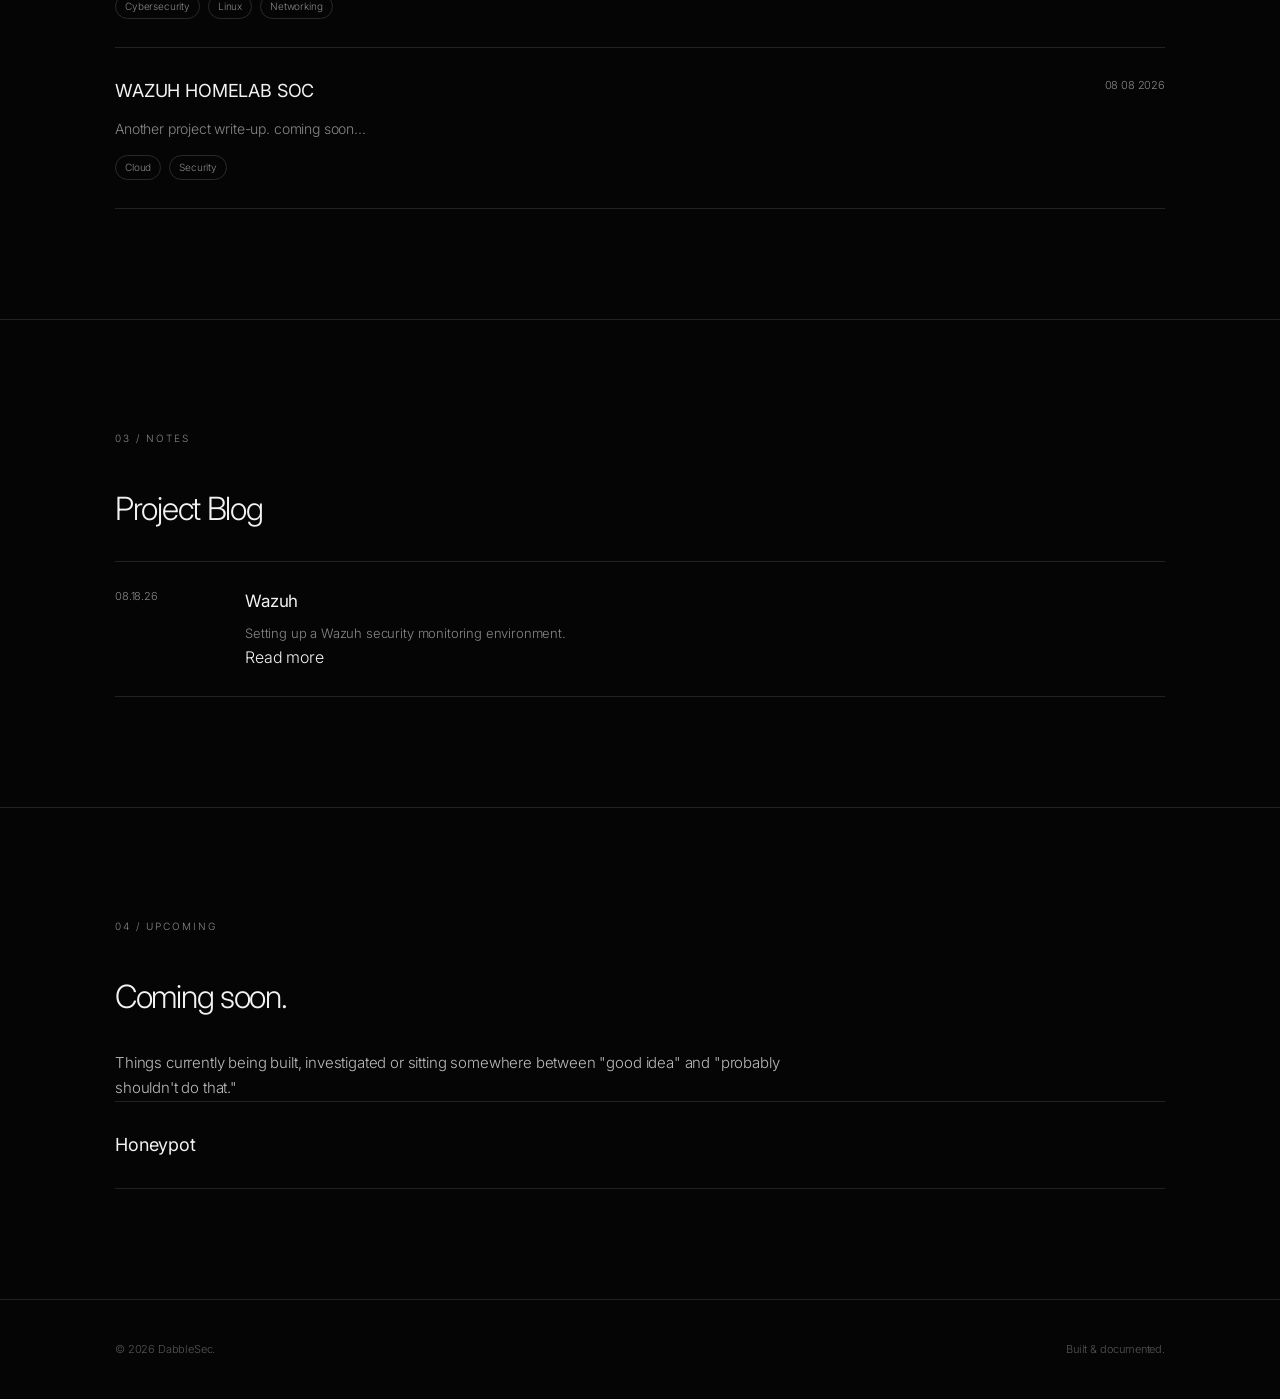
==== commit f8d4d255: "Update index.html" ====
--- a/index.html
+++ b/index.html
@@ -382,7 +382,7 @@
   <section id="blog">
     <div class="container">
 
-      <div class="section-label">04 / Notes</div>
+      <div class="section-label">03 / Notes</div>
 
       <h2>Project Blog</h2>
 
@@ -417,7 +417,7 @@
   <section id="upcoming">
     <div class="container">
 
-      <div class="section-label">03 / Upcoming</div>
+      <div class="section-label">04 / Upcoming</div>
 
       <h2>Coming soon.</h2>
 
